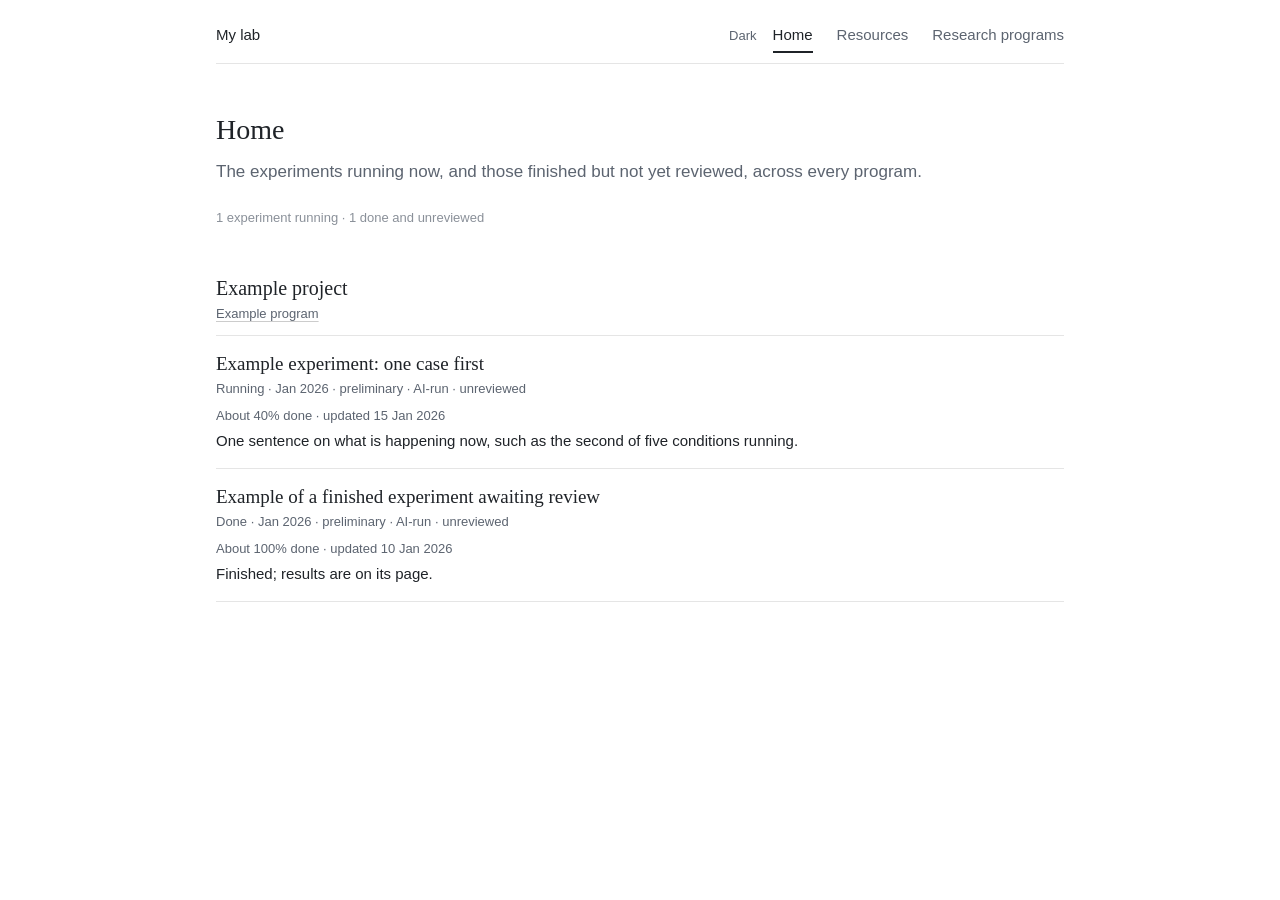
==== starter/home.html @ 741f7c66 "Starter: Home tab and experiments - Projects can list experiments (status, date, tags, code, page,  " ====
<!doctype html>
<html lang="en">
<head>
<meta charset="utf-8">
<meta name="viewport" content="width=device-width, initial-scale=1">
<title>Home — My lab</title>
<link rel="stylesheet" href="tokens.css">
<link rel="stylesheet" href="app.css">
<script src="theme.js"></script>
</head>
<body>
<div class="wrap">

<header class="site">
  <a class="name" href="home.html">My lab</a>
  <nav aria-label="Tabs"><ul class="tabs">
    <li><a href="home.html" aria-current="page">Home</a></li>
    <li><a href="index.html">Resources</a></li>
    <li><a href="programs.html">Research programs</a></li>
  </ul></nav>
</header>

<main>
<h1>Home</h1>
<p class="lede">The experiments running now, and those finished but not yet reviewed, across every program.</p>

<p class="count" id="count"></p>
<div id="home"></div>
</main>

</div>
<script src="resources.js"></script>
<script src="programs.js"></script>
<script src="app.js"></script>
</body>
</html>
---- starter/tokens.css ----
/* Preset: research-reading. A quiet, white-first system for tools that list papers, notes, programs and projects:
   neutral inks, serif titles over sans metadata, one column, two colours with fixed meanings (--interact: you can
   press this; --highlight: look here) and categorical colours for figure marks only. Light and dark values for every
   colour. Intake copies this file to apps/<name>/tokens.css, adds a header naming its source and date, and changes
   what the app's brief requires. Use the variables, never raw hex or px. */
:root{
  /* neutrals */
  --bg:#FFFFFF; --surface-sunk:#F6F6F4;
  --ink:#1F2328; --ink-2:#5C6470; --ink-3:#8A9099;
  --hairline:rgba(0,0,0,.10); --rule:rgba(0,0,0,.20);

  /* marks: grey until something points at them */
  --data:#B9BDC2; --data-2:#DADDE0;

  /* two fixed meanings: look here / touch this (base for marks, ink for text, wash behind text) */
  --highlight:#D15830; --highlight-ink:#A63F1C; --highlight-wash:#FBEDE7;
  --interact:#3F7FBF;  --interact-ink:#2A5E93;  --interact-wash:#EAF2FA;

  /* categorical: marks in figures only, never text or tags */
  --cat-1:#4477AA; --cat-2:#EE6677; --cat-3:#228833; --cat-4:#CCBB44;

  /* sequential: grey so it never competes with highlight */
  --seq-1:#E6E8EA; --seq-2:#B9BDC2; --seq-3:#8A9099; --seq-4:#5C6470; --seq-5:#1F2328;

  /* type: sans = instrument, serif = a thing you read */
  --serif:Charter,"Iowan Old Style","Source Serif 4",Georgia,serif;
  --sans:-apple-system,BlinkMacSystemFont,"Segoe UI",Roboto,Helvetica,Arial,sans-serif;
  --mono:ui-monospace,"SF Mono",Menlo,Consolas,monospace;
  --fs-title:28px; --fs-lede:17px; --fs-h2:20px; --fs-item:19px; --fs-body:15px;
  --fs-meta:13px; --fs-label:12px; --fs-code:13px;
  --lh-body:1.5; --lh-heading:1.25; --lh-ui:1.45;

  /* layout: one column; section headings and rows share it */
  --col-main:880px; --col-text:680px; --page-pad:16px;
  --s-1:4px; --s-2:8px; --s-3:12px; --s-4:16px; --s-5:24px; --s-6:32px; --s-7:48px; --s-8:64px; --s-9:96px;
  /* prose: a document read in the tool (a project page's summary) */
  --fs-prose:18px; --lh-prose:1.6;

  /* photographs: one masthead per tab, a short wide band; dimmed a little in dark mode */
  --masthead-ratio:10 / 3; --masthead-max-h:264px; --masthead-min-h:150px; --photo-dim:none;
  /* an optional taller cut for a list tab whose photograph needs more height */
  --masthead-resources-ratio:3 / 1; --masthead-resources-max-h:293px;
  /* a program's mark: its own illustration, shown whole on its page */
  --mark-size:150px; --mark-size-row:192px; --mark-size-sm:128px; --mark-size-page-sm:96px; --mark-size-home:96px; --mark-size-home-sm:64px;   /* page, list row, list row on a phone, page on a phone */

  /* shape, motion */
  --radius:3px; --border:1px solid var(--hairline);
  --shadow-pop:0 2px 8px rgba(0,0,0,.08),0 0 0 1px rgba(0,0,0,.06);
  --dur:150ms; --dur-layout:300ms; --ease:cubic-bezier(.2,.7,.2,1);
  color-scheme:light;
}
@media (max-width:767px){
  :root{ --fs-title:24px; --fs-lede:16px; --fs-h2:19px; --fs-item:17px; --fs-prose:17px; }
}
@media (prefers-color-scheme:dark){
  :root:not([data-theme="light"]){
    --bg:#15171A; --surface-sunk:#1D2024;
    --ink:#E9E7E1; --ink-2:#A2A7AD; --ink-3:#7D838A;
    --hairline:rgba(255,255,255,.10); --rule:rgba(255,255,255,.20);
    --data:#5C6470; --data-2:#3A3F46;
    --highlight:#E8743F; --highlight-ink:#F0A383; --highlight-wash:#3A2419;
    --interact:#6FA3DC;  --interact-ink:#9CC2EA;  --interact-wash:#1B2B3C;
    --seq-1:#2A2E33; --seq-2:#4A5058; --seq-3:#7D838A; --seq-4:#A2A7AD; --seq-5:#E9E7E1;
    --shadow-pop:0 2px 8px rgba(0,0,0,.5),0 0 0 1px rgba(255,255,255,.08);
    --photo-dim:brightness(.82) contrast(1.04);
    color-scheme:dark;
  }
}
:root[data-theme="dark"]{
  --bg:#15171A; --surface-sunk:#1D2024;
  --ink:#E9E7E1; --ink-2:#A2A7AD; --ink-3:#7D838A;
  --hairline:rgba(255,255,255,.10); --rule:rgba(255,255,255,.20);
  --data:#5C6470; --data-2:#3A3F46;
  --highlight:#E8743F; --highlight-ink:#F0A383; --highlight-wash:#3A2419;
  --interact:#6FA3DC;  --interact-ink:#9CC2EA;  --interact-wash:#1B2B3C;
  --seq-1:#2A2E33; --seq-2:#4A5058; --seq-3:#7D838A; --seq-4:#A2A7AD; --seq-5:#E9E7E1;
  --shadow-pop:0 2px 8px rgba(0,0,0,.5),0 0 0 1px rgba(255,255,255,.08);
  --photo-dim:brightness(.82) contrast(1.04);
  color-scheme:dark;
}
---- starter/app.css ----
/* Page styles. Tokens only; the rules followed are docs/design-rules.md (written at intake) */
*,*::before,*::after{box-sizing:border-box}
body{margin:0;background:var(--bg);color:var(--ink);font:var(--fs-body)/var(--lh-body) var(--sans)}
.wrap{max-width:var(--col-main);margin:0 auto;padding:0 var(--page-pad) var(--s-9)}

/* header + tabs (rule 4) */
.site{display:flex;flex-wrap:wrap;justify-content:space-between;align-items:baseline;gap:var(--s-2) var(--s-4);padding:var(--s-5) 0 var(--s-4);border-bottom:var(--border)}
.site .name{font:500 var(--fs-body)/var(--lh-ui) var(--sans);color:var(--ink);text-decoration:none}
/* the light/dark switch (theme.js): a text button at the right of the header's first line */
.site .theme-switch{order:1;margin-left:auto;font:var(--fs-meta)/var(--lh-ui) var(--sans);color:var(--ink-2);background:none;border:0;padding:0;cursor:pointer;transition:color var(--dur) var(--ease)}
.site .theme-switch:hover{color:var(--ink)}
.site nav{order:2}
.tabs{display:flex;gap:var(--s-5);margin:0;padding:0;list-style:none}
.tabs a{color:var(--ink-2);text-decoration:none;padding-bottom:var(--s-2);border-bottom:2px solid transparent;transition:color var(--dur) var(--ease)}
.tabs a:hover{color:var(--ink)}
.tabs a[aria-current]{color:var(--ink);border-bottom-color:var(--ink)}
a:focus-visible,button:focus-visible{outline:none;border-radius:var(--radius);box-shadow:0 0 0 3px var(--interact-wash),0 0 0 4px var(--interact)}

/* headings (rule 3): never bold */
h1,h2{font-family:var(--serif);font-weight:400;line-height:var(--lh-heading);margin:0}
h1{font-size:var(--fs-title);margin-top:var(--s-7)}
.lede{font-size:var(--fs-lede);color:var(--ink-2);margin:var(--s-3) 0 var(--s-5)}

/* masthead photograph (rules 7-12) */
.masthead{margin:0 0 var(--s-6)}
.masthead img{display:block;width:100%;aspect-ratio:var(--masthead-ratio);height:auto;max-height:var(--masthead-max-h);min-height:var(--masthead-min-h);object-fit:cover;border-radius:var(--radius);filter:var(--photo-dim)}
.masthead.resources img{aspect-ratio:var(--masthead-resources-ratio);max-height:var(--masthead-resources-max-h)}
/* a program's mark: its illustration, whole, in a left column beside the program's text (rule 42). On the
   program's page it sits beside the title, metadata line and aim; in the list, beside the row. */
.with-mark{display:grid;grid-template-columns:var(--mark-size) minmax(0,1fr);gap:var(--s-6);align-items:start}
.with-mark-text{min-width:0}
.mark{display:block;margin:0}
.mark img{display:block;width:100%;height:auto;aspect-ratio:1;object-fit:contain}
#head{margin-top:var(--s-2)}
#head h1{margin-top:0}
#head.with-mark .mark{margin-top:var(--s-1)}
.resources li.with-mark{grid-template-columns:var(--mark-size-row) minmax(0,1fr);gap:var(--s-5)}
@media (max-width:599px){
  .with-mark{gap:var(--s-4)}
  #head.with-mark{grid-template-columns:var(--mark-size-page-sm) minmax(0,1fr)}
  .resources li.with-mark{grid-template-columns:var(--mark-size-sm) minmax(0,1fr);gap:var(--s-4)}
}

/* the reading-status filter shares the count line: options left, count right (rules 13, 22-24) */
.countline{display:flex;flex-wrap:wrap;justify-content:space-between;align-items:baseline;gap:var(--s-2) var(--s-4)}
.filter{display:flex;flex-wrap:wrap;gap:var(--s-4);margin:0}
.filter button{appearance:none;background:none;border:0;margin:0;padding:0;font:var(--fs-meta)/var(--lh-ui) var(--sans);color:var(--ink-2);cursor:pointer;transition:color var(--dur) var(--ease)}
.filter button:hover{color:var(--ink)}
.filter button[aria-pressed="true"]{color:var(--ink);font-weight:500}

/* the list (rules 13-21) */
.count{font-size:var(--fs-meta);color:var(--ink-3);margin:0}
.group h2{font-size:var(--fs-h2);margin:var(--s-7) 0 var(--s-3)}
.group h2 .n{font:var(--fs-meta)/var(--lh-ui) var(--sans);color:var(--ink-3);margin-left:var(--s-2);white-space:nowrap}
.resources{list-style:none;margin:0;padding:0;border-top:var(--border)}
.resources li{padding:var(--s-4) 0;border-bottom:var(--border)}
.r-title{font:400 var(--fs-item)/var(--lh-heading) var(--serif)}
.r-title a{color:var(--ink);text-decoration:none}
.r-title a:hover{text-decoration:underline;text-decoration-color:var(--rule);text-underline-offset:3px;text-decoration-thickness:1px}
.meta{font-size:var(--fs-meta);line-height:var(--lh-ui);color:var(--ink-2);margin-top:var(--s-1)}
.meta a{color:var(--ink-2);text-decoration:underline;text-decoration-color:var(--rule);text-underline-offset:3px;text-decoration-thickness:1px}
.meta a:hover{color:var(--ink);text-decoration-color:var(--ink)}
.summary{color:var(--ink-2);margin-top:var(--s-2)}

/* a project's page: the research question with a rule on its left, no box or colour (rule 39) */
.question-page{max-width:var(--col-text);font:400 var(--fs-h2)/var(--lh-heading) var(--serif);color:var(--ink);border-left:2px solid var(--rule);padding-left:var(--s-4);margin:0 0 var(--s-5)}
.meta + .lede{margin-top:var(--s-3)}
.meta + .masthead,.meta + #project{margin-top:var(--s-5)}

/* a paper's notes page and the program and project pages: kicker, title, metadata line (rules 25-28, 38) */
.kicker{font-size:var(--fs-meta);line-height:var(--lh-ui);color:var(--ink-3);margin:var(--s-7) 0 0}
.kicker a{color:var(--ink-2);text-decoration:underline;text-decoration-color:var(--rule);text-underline-offset:3px;text-decoration-thickness:1px}
.kicker a:hover{color:var(--ink);text-decoration-color:var(--ink)}
.kicker + h1{margin-top:var(--s-2)}
h1 + .meta{margin:var(--s-2) 0 0}
.note section h2{font-size:var(--fs-h2);margin:var(--s-7) 0 var(--s-3)}
.prose{max-width:var(--col-text);font:var(--fs-prose)/var(--lh-prose) var(--serif);color:var(--ink)}
.prose p{margin:0 0 var(--s-4)}
.prose b{font-weight:600}
.prose a{color:var(--ink);text-decoration:underline;text-decoration-color:var(--rule);text-underline-offset:3px;text-decoration-thickness:1px}
.prose a:hover{text-decoration-color:var(--ink)}
.prose h3{font:400 var(--fs-item)/var(--lh-heading) var(--serif);color:var(--ink);margin:var(--s-6) 0 var(--s-3)}
.prose h3:first-child{margin-top:0}
.prose ul{margin:0 0 var(--s-4);padding-left:var(--s-5)}
.prose li{margin-bottom:var(--s-2)}

/* citations (a.cite, set by cite.js): the colour of the text around them, faint underline, never blue */
a.cite{color:inherit;text-decoration:underline;text-decoration-color:var(--rule);text-underline-offset:3px;text-decoration-thickness:1px;transition:text-decoration-color var(--dur) var(--ease)}
a.cite:hover{color:var(--ink);text-decoration-color:var(--ink)}

/* the contents list of a long page (rule 29; built by toc.js) */
.toc{font:var(--fs-meta)/var(--lh-ui) var(--sans)}
.toc .toc-h{color:var(--ink-3);margin:0 0 var(--s-3)}
.toc ol{list-style:none;margin:0;padding:0}
.toc li{margin:0 0 var(--s-3)}
.toc ol ol{margin:var(--s-2) 0 0 var(--s-4)}
.toc ol ol li{margin-bottom:var(--s-2)}
.toc a{color:var(--ink-2);text-decoration:none;transition:color var(--dur) var(--ease)}
.toc a:hover{color:var(--ink)}
.toc a[aria-current="true"]{color:var(--ink);font-weight:500}
main h2[id],main h3[id]{scroll-margin-top:var(--s-6)}
.toc-side{display:none}
.toc-top{max-width:var(--col-text);margin:var(--s-5) 0 0;padding:var(--s-4) 0;border-top:var(--border);border-bottom:var(--border)}
.toc-top li{margin-bottom:var(--s-2)}
@media (min-width:1280px){
  .toc-side{--toc-w:min(200px, (100vw - var(--col-main)) / 2 - var(--s-5) - var(--page-pad));display:block;position:fixed;top:var(--s-9);left:calc((100vw - var(--col-main)) / 2 - var(--toc-w) - var(--s-5));width:var(--toc-w);max-height:calc(100vh - var(--s-9) - var(--s-6));overflow:auto}
  .toc-top{display:none}
}

/* experiments (rules 47-54): rows on a project's page; on Home grouped by project, the program's mark in a left
   column, each experiment with how far it has got as a line and a sentence, never a bar (house rule H3) */
.prog-line{margin:var(--s-2) 0 0}
.prog-now{margin:var(--s-1) 0 0;color:var(--ink)}
.home-group{margin-top:var(--s-7)}
.home-group.with-mark{grid-template-columns:var(--mark-size-home) minmax(0,1fr);gap:var(--s-5)}
.home-group h2{font:400 var(--fs-h2)/var(--lh-heading) var(--serif);margin:0}
.home-group h2 a{color:var(--ink);text-decoration:none}
.home-group h2 a:hover{text-decoration:underline;text-decoration-color:var(--rule);text-underline-offset:3px;text-decoration-thickness:1px}
.home-group .resources{margin-top:var(--s-3)}
@media (max-width:599px){
  .home-group.with-mark{grid-template-columns:var(--mark-size-home-sm) minmax(0,1fr);gap:var(--s-4)}
}
/* an experiment's page: its progress under the metadata line, between hairlines, then hand-written sections */
.progress-block{max-width:var(--col-text);margin:var(--s-5) 0 0;padding:var(--s-3) 0 var(--s-4);border-top:var(--border);border-bottom:var(--border)}
.progress-block .prog-line{margin-top:0}
.progress-block + .toc-top{border-top:0;margin-top:0}   /* the contents list follows the progress; one hairline between them */
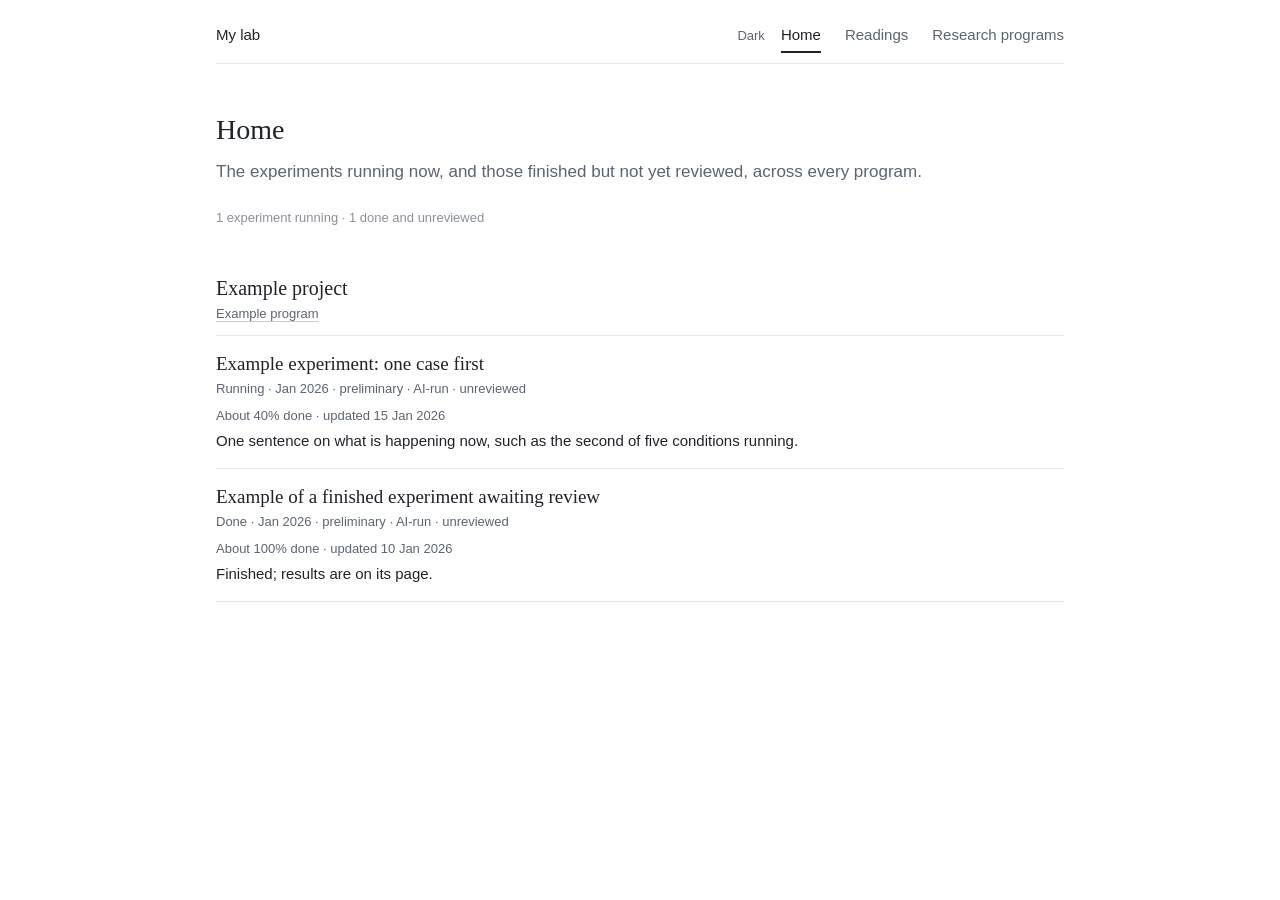
==== commit 9d6cf53d: "Starter: rename the Resources tab to Readings Tab label, page title, count line, notes-page kicker, " ====
--- a/starter/home.html
+++ b/starter/home.html
@@ -15,7 +15,7 @@
   <a class="name" href="home.html">My lab</a>
   <nav aria-label="Tabs"><ul class="tabs">
     <li><a href="home.html" aria-current="page">Home</a></li>
-    <li><a href="index.html">Resources</a></li>
+    <li><a href="index.html">Readings</a></li>
     <li><a href="programs.html">Research programs</a></li>
   </ul></nav>
 </header>
